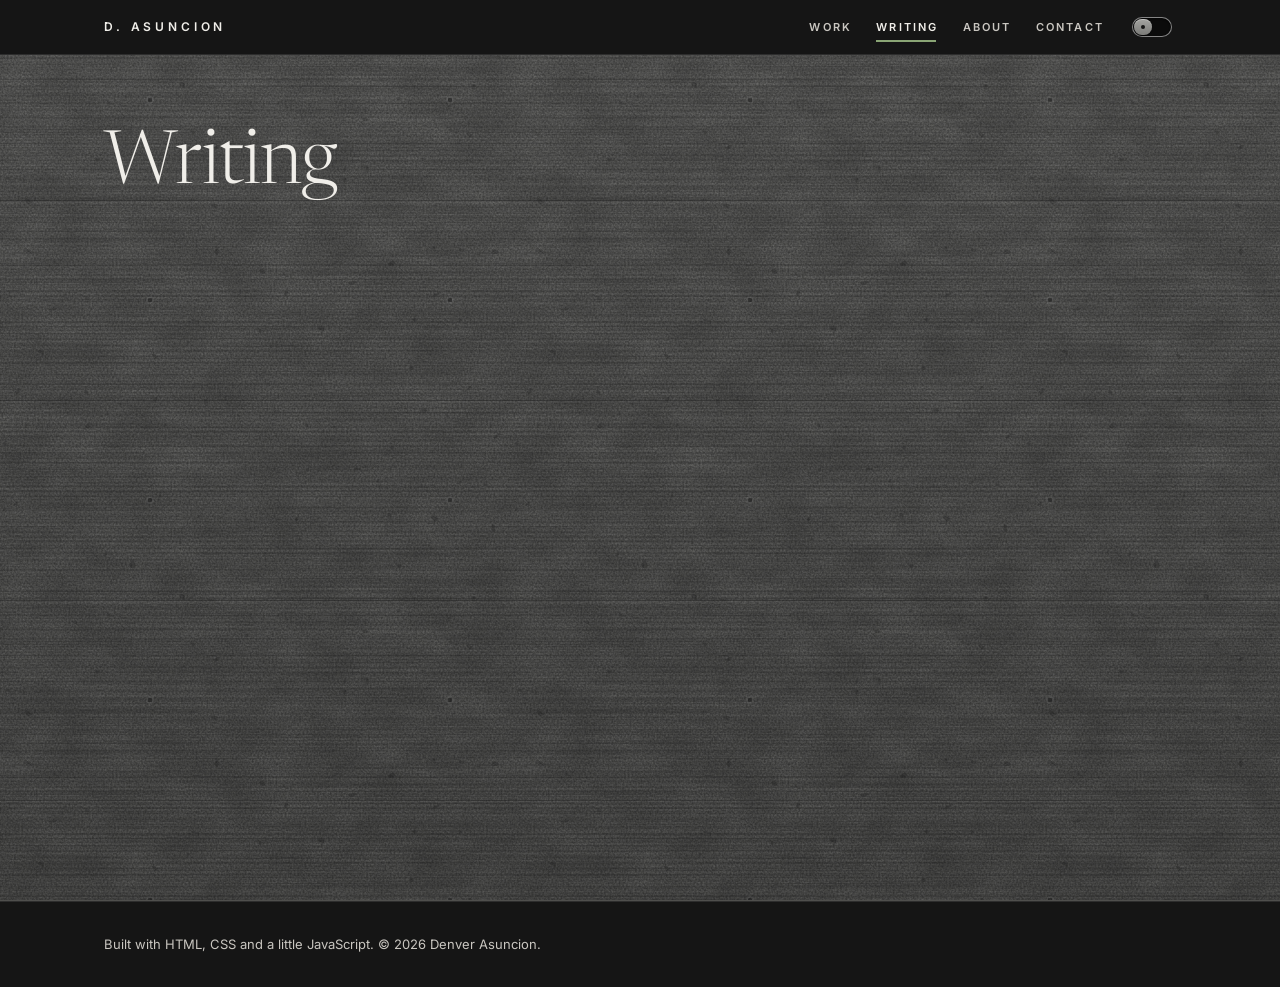
==== blog/index.html @ 1b427717 "Add blog structure" ====
<!DOCTYPE html>
<html lang="en">
<head>
  <meta charset="UTF-8">
  <meta name="viewport" content="width=device-width, initial-scale=1">
  <title>Writing | D. Asuncion</title>
  <meta name="description" content="Write-ups by D. Asuncion: what I tried, what happened, and what I would do differently.">
  <link rel="canonical" href="https://denver-a7.github.io/blog/">
  <!-- The nav bar is steel (#151515) in both themes, so one value fits both -->
  <meta name="theme-color" content="#151515">
  <link rel="icon" href="../assets/favicon.svg" type="image/svg+xml">
  <link rel="alternate" type="application/rss+xml" title="D. Asuncion | Writing" href="feed.xml">

  <!-- Runs before first paint so saved theme and JS-only reveal styles apply without a flash -->
  <script>
    document.documentElement.classList.add("js");
    try {
      var savedTheme = localStorage.getItem("theme");
      if (savedTheme === "light" || savedTheme === "dark") document.documentElement.setAttribute("data-theme", savedTheme);
    } catch (e) {}
  </script>

  <link rel="preconnect" href="https://fonts.googleapis.com">
  <link rel="preconnect" href="https://fonts.gstatic.com" crossorigin>
  <link href="https://fonts.googleapis.com/css2?family=Newsreader:ital,wght@0,300;0,400;1,300&family=Inter:wght@400;600&display=swap" rel="stylesheet">

  <link rel="stylesheet" href="../css/tokens.css">
  <link rel="stylesheet" href="../css/base.css">
  <link rel="stylesheet" href="../css/components.css">
  <link rel="stylesheet" href="../css/motion.css">
  <link rel="stylesheet" href="../css/blog.css">

  <script src="../js/blog.js" defer></script>
</head>
<body>
  <a class="skip-link" href="#main">Skip to content</a>

  <header id="site-header" class="site-header">
    <nav class="nav container" aria-label="Primary">
      <a class="nav__brand" href="../">D. Asuncion</a>

      <button class="nav__menu-btn" type="button" aria-expanded="false" aria-controls="nav-links">
        <span class="nav__menu-icon" aria-hidden="true"></span>
        Menu
      </button>

      <ul id="nav-links" class="nav__links">
        <li><a class="nav__link" href="../#work">Work</a></li>
        <li><a class="nav__link is-active" href="./" aria-current="page">Writing</a></li>
        <li><a class="nav__link" href="../#about">About</a></li>
        <li><a class="nav__link" href="../#contact">Contact</a></li>
      </ul>

      <button class="theme-toggle" type="button" role="switch" aria-checked="false" aria-label="Light mode">
        <span class="theme-toggle__track" aria-hidden="true">
          <span class="theme-toggle__rocker"></span>
        </span>
      </button>
    </nav>
  </header>

  <main id="main" class="blog-main" tabindex="-1">
    <div class="container">
      <h1 class="blog-main__title">Writing</h1>
    </div>
  </main>

  <footer id="site-footer" class="site-footer">
    <div class="container">
      <p class="site-footer__text">Built with HTML, CSS and a little JavaScript. &copy; 2026 Denver Asuncion.</p>
    </div>
  </footer>
</body>
</html>
---- css/tokens.css ----
/* Design tokens: colors, type, spacing, radii, motion. Dark is the default theme. */

:root {
  color-scheme: dark;

  /* Surfaces */
  --wall: #4F4F4D;
  --steel: #151515;
  --card: #1B1B1A;

  /* Text */
  --ink: #F0EEE9;
  --ink-2: #DAD8D3;
  --muted: #C9C6C0;
  --line: rgba(0, 0, 0, .35);
  --hairline: rgba(255, 255, 255, .14);

  /* Accent (green text only as large display text or on --steel / --card) */
  --olive: #587048;
  --olive-text: #8AA575;

  /* Text placed on steel or olive, constant across themes */
  --steel-ink: #F0EEE9;
  --steel-muted: #C9C6C0;
  --steel-olive: #8AA575;

  --selection: rgba(88, 112, 72, .35);

  /* Concrete texture strength, 0–1 */
  --tex: .7;

  /* Type */
  --font-serif: "Newsreader", Georgia, "Times New Roman", serif;
  --font-sans: "Inter", system-ui, -apple-system, "Segoe UI", sans-serif;
  --text-body: 17px;
  --text-label: 11px;
  --text-h1: clamp(2.4rem, 6vw, 4.6rem);
  --text-h2: clamp(1.8rem, 3.6vw, 2.6rem);
  --leading-body: 1.65;
  --leading-heading: 1.08;
  --tracking-heading: -0.01em;
  --tracking-label: 0.24em;
  --measure: 66ch;

  /* Spacing (multiples of 4) */
  --space-1: 4px;
  --space-2: 8px;
  --space-3: 12px;
  --space-4: 16px;
  --space-5: 20px;
  --space-6: 24px;
  --space-8: 32px;
  --space-10: 40px;
  --space-12: 48px;
  --space-18: 72px;
  --space-22: 88px;

  /* Layout */
  --container: 1120px;
  --gutter: var(--space-6);
  --section-pad: var(--space-22);
  --nav-h: 54px;

  /* Radii */
  --radius-btn: 2px;
  --radius-card: 0;

  /* Focus */
  --focus-ring: 2px solid var(--olive-text);
  --focus-offset: 3px;
}

/* Light theme: applied only by the toggle (data-theme="light"); first visits are always dark */
:root[data-theme="light"] {
  color-scheme: light;
  --wall: #CFCDC8;
  --steel: #151515;
  --card: #E6E4DF;
  --ink: #151515;
  --ink-2: #2B2B2A;
  --muted: #4A4A48;
  --line: rgba(0, 0, 0, .25);
  --hairline: rgba(0, 0, 0, .2);
  --olive: #587048;
  --olive-text: #3F5A31;
  --tex: .25;
}

@media (max-width: 640px) {
  :root {
    --gutter: var(--space-4);
    --section-pad: var(--space-18);
  }
}
---- css/base.css ----
/* Reset, document defaults, typography, layout primitives. */

*,
*::before,
*::after {
  box-sizing: border-box;
  margin: 0;
  padding: 0;
}

html {
  scroll-behavior: smooth;
  /* Keep focused elements and anchor targets clear of the sticky nav */
  scroll-padding-top: calc(var(--nav-h) + var(--space-4));
  -webkit-text-size-adjust: 100%;
  text-size-adjust: 100%;
}

body {
  min-height: 100vh;
  overflow-x: clip;
  background: var(--wall);
  color: var(--ink-2);
  font-family: var(--font-sans);
  font-size: var(--text-body);
  font-weight: 400;
  line-height: var(--leading-body);
  -webkit-font-smoothing: antialiased;
  -moz-osx-font-smoothing: grayscale;
}

/* Board-formed concrete wall. SVG tiles are rasterized once (stitchTiles) and
   tiled on a fixed layer, so nothing is filtered live during scroll. */
body::before {
  content: "";
  position: fixed;
  inset: 0;
  z-index: -1;
  pointer-events: none;
  opacity: var(--tex);

  --tex-cloud: url("data:image/svg+xml,%3Csvg xmlns='http://www.w3.org/2000/svg' width='512' height='512'%3E%3Cfilter id='f' x='0' y='0' width='1' height='1' color-interpolation-filters='sRGB'%3E%3CfeTurbulence type='fractalNoise' baseFrequency='.02 .03' numOctaves='4' seed='7' stitchTiles='stitch'/%3E%3CfeColorMatrix type='matrix' values='1 0 0 0 0 1 0 0 0 0 1 0 0 0 0 0 0 0 0 1'/%3E%3CfeComponentTransfer%3E%3CfeFuncR type='linear' slope='1.2' intercept='-0.1'/%3E%3CfeFuncG type='linear' slope='1.2' intercept='-0.1'/%3E%3CfeFuncB type='linear' slope='1.2' intercept='-0.1'/%3E%3CfeFuncA type='linear' slope='.18' intercept='0'/%3E%3C/feComponentTransfer%3E%3C/filter%3E%3Crect width='512' height='512' filter='url(%23f)'/%3E%3C/svg%3E");

  --tex-grain: url("data:image/svg+xml,%3Csvg xmlns='http://www.w3.org/2000/svg' width='512' height='512'%3E%3Cfilter id='f' x='0' y='0' width='1' height='1' color-interpolation-filters='sRGB'%3E%3CfeTurbulence type='fractalNoise' baseFrequency='.002 .42' numOctaves='3' seed='5' stitchTiles='stitch'/%3E%3CfeColorMatrix type='matrix' values='1 0 0 0 0 1 0 0 0 0 1 0 0 0 0 0 0 0 0 1'/%3E%3CfeComponentTransfer%3E%3CfeFuncR type='linear' slope='1.8' intercept='-0.2'/%3E%3CfeFuncG type='linear' slope='1.8' intercept='-0.2'/%3E%3CfeFuncB type='linear' slope='1.8' intercept='-0.2'/%3E%3CfeFuncA type='linear' slope='.4' intercept='0'/%3E%3C/feComponentTransfer%3E%3C/filter%3E%3Crect width='512' height='512' filter='url(%23f)'/%3E%3C/svg%3E");

  --tex-speckle: url("data:image/svg+xml,%3Csvg xmlns='http://www.w3.org/2000/svg' width='512' height='512'%3E%3Cfilter id='f' x='0' y='0' width='1' height='1' color-interpolation-filters='sRGB'%3E%3CfeTurbulence type='fractalNoise' baseFrequency='.55' numOctaves='2' seed='3' stitchTiles='stitch'/%3E%3CfeColorMatrix type='matrix' values='1 0 0 0 0 1 0 0 0 0 1 0 0 0 0 0 0 0 0 1'/%3E%3CfeComponentTransfer%3E%3CfeFuncR type='linear' slope='1.6' intercept='-0.3'/%3E%3CfeFuncG type='linear' slope='1.6' intercept='-0.3'/%3E%3CfeFuncB type='linear' slope='1.6' intercept='-0.3'/%3E%3CfeFuncA type='linear' slope='.32' intercept='0'/%3E%3C/feComponentTransfer%3E%3C/filter%3E%3Crect width='512' height='512' filter='url(%23f)'/%3E%3C/svg%3E");

  --tex-pits: url("data:image/svg+xml,%3Csvg xmlns='http://www.w3.org/2000/svg' width='512' height='512'%3E%3Cfilter id='f' x='0' y='0' width='1' height='1' color-interpolation-filters='sRGB'%3E%3CfeTurbulence type='fractalNoise' baseFrequency='.085' numOctaves='2' seed='11' stitchTiles='stitch'/%3E%3CfeColorMatrix type='matrix' values='0 0 0 0 0 0 0 0 0 0 0 0 0 0 0 14 0 0 0 -10.6'/%3E%3CfeComponentTransfer%3E%3CfeFuncA type='linear' slope='.3' intercept='0'/%3E%3C/feComponentTransfer%3E%3C/filter%3E%3Crect width='512' height='512' filter='url(%23f)'/%3E%3C/svg%3E");

  background-color: var(--wall);
  background-image:
    linear-gradient(to bottom, rgba(255, 255, 255, .035), rgba(0, 0, 0, .16)),
    radial-gradient(circle at 150px 100px, rgba(0, 0, 0, .5) 0 2px, rgba(255, 255, 255, .08) 2.5px 3.5px, transparent 4.5px),
    repeating-linear-gradient(to bottom, rgba(0, 0, 0, .35) 0 1px, rgba(255, 255, 255, .05) 1px 3px, transparent 3px 200px),
    var(--tex-pits),
    var(--tex-speckle),
    var(--tex-grain),
    var(--tex-cloud);
  background-size:
    100% 100%,
    300px 200px,
    auto,
    512px 512px,
    512px 512px,
    512px 512px,
    512px 512px;
  background-repeat:
    no-repeat,
    repeat,
    repeat,
    repeat,
    repeat,
    repeat,
    repeat;
  background-blend-mode:
    normal,
    normal,
    normal,
    normal,
    overlay,
    multiply,
    overlay;
}

img,
svg,
video {
  display: block;
  max-width: 100%;
  height: auto;
}

button,
input,
textarea,
select {
  font: inherit;
  color: inherit;
}

button {
  background: none;
  border: 0;
  cursor: pointer;
}

a {
  color: inherit;
  text-decoration-thickness: 1px;
  text-underline-offset: 0.15em;
}

ul,
ol {
  list-style: none;
}

/* Typography */

h1,
h2,
h3,
h4 {
  font-family: var(--font-serif);
  font-weight: 300;
  letter-spacing: var(--tracking-heading);
  line-height: var(--leading-heading);
  color: var(--ink);
  text-wrap: balance;
}

h1 {
  font-size: var(--text-h1);
}

h2 {
  font-size: var(--text-h2);
}

h3 {
  font-size: 1.35rem;
}

h4 {
  font-size: 1.1rem;
}

p,
li,
blockquote,
dd {
  max-width: var(--measure);
}

.label {
  font-family: var(--font-sans);
  font-size: var(--text-label);
  font-weight: 600;
  text-transform: uppercase;
  letter-spacing: var(--tracking-label);
  color: var(--muted);
}

/* Olive text is permitted only as large display text or on steel/card surfaces */
.display-olive {
  color: var(--olive-text);
}

/* Layout */

.container {
  width: 100%;
  max-width: var(--container);
  margin-inline: auto;
  padding-inline: var(--gutter);
}

main > section {
  padding-block: var(--section-pad);
  scroll-margin-top: var(--nav-h);
}

/* Accessibility */

:focus-visible {
  outline: var(--focus-ring);
  outline-offset: var(--focus-offset);
}

/* On steel surfaces the light-theme olive-text is too dark for a ring */
.site-header :focus-visible,
.site-footer :focus-visible,
.readout :focus-visible {
  outline-color: var(--steel-olive);
}

:focus:not(:focus-visible) {
  outline: none;
}

/* #main only takes programmatic focus from the skip link; a ring around the whole page is noise */
#main:focus {
  outline: none;
}

::selection {
  background: var(--selection);
  color: var(--ink);
}

.skip-link {
  position: absolute;
  top: var(--space-2);
  left: var(--space-2);
  z-index: 1000;
  padding: var(--space-2) var(--space-4);
  background: var(--steel);
  color: var(--steel-ink);
  border: 1px solid rgba(255, 255, 255, .35);
  border-radius: var(--radius-btn);
  transform: translateY(-200%);
}

.skip-link:focus {
  transform: none;
  outline-color: var(--steel-olive);
}

.visually-hidden {
  position: absolute !important;
  width: 1px;
  height: 1px;
  padding: 0;
  margin: -1px;
  overflow: hidden;
  clip: rect(0 0 0 0);
  clip-path: inset(50%);
  white-space: nowrap;
  border: 0;
}
---- css/components.css ----
/* Components: nav, buttons, cards, sections, footer. */

/* ---------- Nav ---------- */

.site-header {
  position: sticky;
  top: 0;
  z-index: 100;
  background: var(--steel);
  color: var(--steel-ink);
  border-bottom: 1px solid rgba(255, 255, 255, .1);
}

.nav {
  position: relative;
  display: flex;
  align-items: center;
  gap: var(--space-6);
  height: var(--nav-h);
}

.nav__brand {
  font-family: var(--font-sans);
  font-size: 12px;
  font-weight: 600;
  letter-spacing: .32em;
  text-transform: uppercase;
  text-decoration: none;
  color: var(--steel-ink);
  margin-right: auto;
  white-space: nowrap;
}

.nav__brand:hover {
  color: var(--steel-olive);
}

.nav__links {
  position: relative;
  display: flex;
  align-items: center;
  gap: var(--space-6);
}

/* Single sliding underline, positioned by JS; per-link ::after is the no-JS/mobile fallback */
.nav__indicator {
  position: absolute;
  left: 0;
  bottom: 2px;
  width: 1px;
  height: 2px;
  background: var(--steel-olive);
  transform-origin: left;
  opacity: 0;
  pointer-events: none;
}

.nav__indicator.is-visible {
  opacity: 1;
}

@media (min-width: 901px) {
  .nav__links.has-indicator .nav__link::after {
    display: none;
  }
}

.nav__link {
  position: relative;
  display: inline-block;
  padding: var(--space-2) 0;
  font-size: var(--text-label);
  font-weight: 600;
  letter-spacing: .2em;
  text-transform: uppercase;
  text-decoration: none;
  color: var(--steel-muted);
}

.nav__link:hover {
  color: var(--steel-ink);
}

.nav__link::after {
  content: "";
  position: absolute;
  left: 0;
  right: .2em;
  bottom: 2px;
  height: 2px;
  background: var(--steel-olive);
  transform: scaleX(0);
  transform-origin: left;
}

.nav__link.is-active {
  color: var(--steel-ink);
}

.nav__link.is-active::after {
  transform: scaleX(1);
}

.nav__menu-btn {
  display: none;
  align-items: center;
  gap: var(--space-2);
  height: 32px;
  padding: 0 var(--space-3);
  font-size: var(--text-label);
  font-weight: 600;
  letter-spacing: .2em;
  text-transform: uppercase;
  color: var(--steel-ink);
  border: 1px solid rgba(255, 255, 255, .18);
  border-radius: var(--radius-btn);
}

.nav__menu-btn:hover,
.nav__menu-btn[aria-expanded="true"] {
  border-color: rgba(255, 255, 255, .4);
  background: rgba(255, 255, 255, .06);
}

.nav__menu-btn:active {
  transform: translateY(1px);
}

.nav__menu-icon {
  position: relative;
  display: block;
  width: 14px;
  height: 1px;
  background: currentColor;
}

.nav__menu-icon::before,
.nav__menu-icon::after {
  content: "";
  position: absolute;
  left: 0;
  width: 100%;
  height: 1px;
  background: currentColor;
}

.nav__menu-icon::before { top: -4px; }
.nav__menu-icon::after { top: 4px; }

@media (max-width: 900px) {
  .js .nav__menu-btn {
    display: inline-flex;
  }

  .nav__indicator {
    display: none;
  }

  .js .nav__links {
    display: none;
    position: absolute;
    top: 100%;
    left: 0;
    right: 0;
    flex-direction: column;
    align-items: stretch;
    gap: 0;
    padding: var(--space-2) 0;
    background: var(--steel);
    border-top: 1px solid rgba(255, 255, 255, .1);
    border-bottom: 1px solid rgba(255, 255, 255, .1);
  }

  .js .nav.is-open .nav__links {
    display: flex;
  }

  .js .nav__link {
    display: block;
    padding: var(--space-3) var(--gutter);
  }

  .js .nav__link::after {
    left: var(--gutter);
    right: auto;
    width: 24px;
    bottom: 8px;
  }

  /* No JS: the links stay in the bar and wrap, and the bar scrolls away instead of sticking */
  html:not(.js) .site-header {
    position: static;
  }

  html:not(.js) .nav {
    height: auto;
    flex-wrap: wrap;
    padding-block: var(--space-2);
  }

  html:not(.js) .nav__links {
    flex-wrap: wrap;
    gap: var(--space-1) var(--space-4);
  }
}

@media (max-width: 640px) {
  .nav {
    gap: var(--space-3);
  }

  .nav__brand {
    letter-spacing: .24em;
  }
}

/* Rocker switch theme toggle */

.theme-toggle {
  display: inline-flex;
  align-items: center;
  height: 32px;
  padding: 0 var(--space-1);
  border-radius: 999px;
}

/* The switch needs JS; hide it rather than leave a dead control */
html:not(.js) .theme-toggle {
  display: none;
}

.theme-toggle__track {
  position: relative;
  display: block;
  width: 40px;
  height: 20px;
  background: #0B0B0B;
  /* 3:1+ against the steel bar so the switch body is identifiable */
  border: 1px solid rgba(255, 255, 255, .5);
  border-radius: 999px;
  box-shadow: inset 0 1px 2px rgba(0, 0, 0, .8);
}

.theme-toggle:hover .theme-toggle__track {
  border-color: rgba(255, 255, 255, .8);
}

.theme-toggle__rocker {
  position: absolute;
  top: 1px;
  left: 1px;
  width: calc(50% - 1px);
  height: calc(100% - 2px);
  background: linear-gradient(180deg, #A3A3A0, #7C7C79);
  border-radius: 999px;
  box-shadow: 0 1px 1px rgba(0, 0, 0, .6), inset 0 1px 0 rgba(255, 255, 255, .3);
}

.theme-toggle__rocker::after {
  content: "";
  position: absolute;
  top: 50%;
  left: 50%;
  width: 4px;
  height: 4px;
  margin: -2px 0 0 -2px;
  border-radius: 50%;
  background: #151515;
}

:root[data-theme="light"] .theme-toggle__rocker {
  transform: translateX(100%);
}

/* Second state cue besides position: the track fills olive in light mode */
:root[data-theme="light"] .theme-toggle__track {
  background: #22331B;
}

/* ---------- Buttons ---------- */

.btn {
  display: inline-flex;
  align-items: center;
  justify-content: center;
  min-height: 44px;
  padding: var(--space-3) var(--space-6);
  font-family: var(--font-sans);
  font-size: var(--text-label);
  font-weight: 600;
  letter-spacing: .2em;
  text-transform: uppercase;
  text-decoration: none;
  line-height: 1;
  border-radius: var(--radius-btn);
  white-space: nowrap;
}

.btn--primary {
  background: var(--steel);
  color: var(--steel-ink);
  /* Olive edge as a shadow so pressing it to 0 causes no layout shift */
  box-shadow: 0 3px 0 var(--olive);
}

.btn--ghost {
  color: var(--ink);
  border: 1px solid currentColor;
}

/* ---------- Hero ---------- */

.hero__grid {
  display: grid;
  grid-template-columns: minmax(0, 1.15fr) minmax(0, 1fr);
  gap: var(--space-12);
  align-items: center;
}

.hero__copy > .label {
  margin-bottom: var(--space-5);
}

.hero__title {
  margin-bottom: var(--space-6);
}

.hero__title em {
  font-style: italic;
}

.hero__sub {
  font-size: 1.1rem;
  max-width: 48ch;
  margin-bottom: var(--space-8);
}

.hero__actions {
  display: flex;
  flex-wrap: wrap;
  gap: var(--space-4);
}

/* Readout card */

.readout {
  background: var(--steel);
  color: var(--steel-ink);
  border-left: 4px solid var(--olive);
  border-radius: var(--radius-card);
  padding: var(--space-6);
  box-shadow: 0 24px 48px -24px rgba(0, 0, 0, .6);
}

.readout__head {
  display: flex;
  align-items: center;
  justify-content: space-between;
  gap: var(--space-4);
  margin-bottom: var(--space-5);
}

.readout .label {
  color: var(--steel-muted);
}

.readout__live {
  display: inline-flex;
  align-items: center;
  gap: var(--space-2);
}

.led {
  width: 8px;
  height: 8px;
  border-radius: 50%;
  background: var(--steel-olive);
  box-shadow: 0 0 6px var(--steel-olive), 0 0 1px #000 inset;
}

.readout__title {
  font-family: var(--font-serif);
  font-weight: 400;
  font-size: 1.5rem;
  line-height: 1.2;
  letter-spacing: var(--tracking-heading);
  color: var(--steel-ink);
  margin-bottom: var(--space-6);
}

.chart {
  display: grid;
  gap: var(--space-3);
  margin-bottom: var(--space-5);
}

.chart__row {
  display: grid;
  grid-template-columns: 7.5em 1fr 2.5em;
  align-items: center;
  gap: var(--space-3);
  font-size: 13px;
}

.chart__name {
  color: var(--steel-muted);
}

.chart__track {
  display: block;
  height: 12px;
  background: rgba(255, 255, 255, .06);
}

.chart__bar {
  display: block;
  height: 100%;
  /* 25-point scale */
  width: calc(var(--v) / 25 * 100%);
  transform-origin: left;
}

.chart__bar--neutral {
  background: #4A4A48;
}

.chart__bar--olive {
  background: var(--olive);
}

.chart__value {
  font-weight: 600;
  font-variant-numeric: tabular-nums;
  text-align: right;
}

/* Odometer digits (built by data.js around [data-count]) */
.odo {
  display: inline-flex;
  vertical-align: top;
  font-variant-numeric: tabular-nums;
  user-select: none;
}

.odo__digit {
  display: block;
  width: 1ch;
  height: 1em;
  line-height: 1;
  overflow: hidden;
}

.odo__col {
  display: block;
  will-change: transform;
}

.odo__col span {
  display: block;
  height: 1em;
  line-height: 1;
  text-align: center;
}

.readout__caption {
  font-size: 13px;
  line-height: 1.5;
  color: var(--steel-muted);
  max-width: none;
}

@media (max-width: 900px) {
  .hero__grid {
    grid-template-columns: 1fr;
    gap: var(--space-10);
  }
}

/* ---------- Section heads ---------- */

.section-head {
  margin-bottom: var(--space-12);
  padding-top: var(--space-5);
  border-top: 1px solid var(--line);
}

.section-head__num {
  margin-bottom: var(--space-4);
  font-variant-numeric: tabular-nums;
}

.section-head h2 {
  margin-bottom: var(--space-3);
}

.section-head__intro {
  color: var(--muted);
}

/* ---------- Project card ---------- */

.project {
  position: relative;
  display: grid;
  grid-template-columns: minmax(0, 1fr);
  background: var(--card);
  border: 1px solid var(--line);
  border-left: 4px solid var(--olive);
  border-radius: var(--radius-card);
}

.project + .project {
  margin-top: var(--space-8);
}

.project.is-linked {
  cursor: pointer;
}

.has-cursor .project.is-linked {
  cursor: none;
}

.project__led {
  position: absolute;
  top: var(--space-4);
  right: var(--space-4);
  z-index: 1;
  /* Off until the card is hovered (see motion.css) */
  background: #3A3A38;
  box-shadow: 0 0 1px #000 inset;
}

:root[data-theme="light"] .project__led {
  background: #B9B7B2;
}

.project__media {
  padding: var(--space-2);
  border-bottom: 1px solid var(--line);
}

.project__media img {
  width: 100%;
}

/* Steel frame: the chart has a white background, so give it a mat and a thin edge */
.scan {
  position: relative;
  display: block;
  overflow: hidden;
  padding: var(--space-3);
  background: var(--steel);
  border: 1px solid rgba(255, 255, 255, .14);
}

.project__body {
  padding: var(--space-8);
}

/* Wrappers are transparent on mobile so the stacked order is unchanged */
.project__text,
.project__details {
  display: contents;
}

@media (min-width: 901px) {
  .project__body {
    display: grid;
    grid-template-columns: minmax(0, 1fr) minmax(0, 1fr);
    column-gap: var(--space-8);
    align-items: start;
  }

  .project__text,
  .project__details {
    display: block;
  }
}

.project__title {
  font-size: 1.75rem;
  margin-bottom: var(--space-4);
}

.chips {
  display: flex;
  flex-wrap: wrap;
  gap: var(--space-2);
  margin-bottom: var(--space-5);
}

.chip {
  padding: var(--space-1) var(--space-2);
  font-size: 12px;
  line-height: 1.4;
  color: var(--muted);
  border: 1px solid var(--hairline);
}

.project__blurb {
  margin-bottom: var(--space-6);
}

.stats {
  display: flex;
  flex-wrap: wrap;
  gap: var(--space-2);
  margin-bottom: var(--space-6);
}

.stat {
  padding: var(--space-2) var(--space-3);
  font-size: 10px;
  font-weight: 600;
  letter-spacing: .16em;
  text-transform: uppercase;
  line-height: 1;
  color: var(--steel-ink);
  background: var(--steel);
  border-bottom: 2px solid var(--olive);
}

.project__sub {
  margin-bottom: var(--space-3);
}

.project__learned {
  display: grid;
  gap: var(--space-2);
  margin-bottom: var(--space-8);
}

.project__learned li {
  position: relative;
  padding-left: var(--space-5);
}

.project__learned li::before {
  content: "";
  position: absolute;
  left: 0;
  top: .62em;
  width: 6px;
  height: 6px;
  background: var(--olive);
}

.project__actions {
  display: flex;
  flex-wrap: wrap;
  align-items: flex-start;
  gap: var(--space-3);
  container-type: inline-size;
}

/* Tighter padding so all three buttons fit one row in the card column */
.project__actions .btn {
  padding-inline: var(--space-5);
}

.project__demo {
  display: flex;
  flex-direction: column;
  align-items: flex-start;
  gap: var(--space-2);
}

/* The negative margin keeps the wide note from widening the wrapper, so it hangs under the button */
.project__note {
  display: flex;
  align-items: flex-start;
  gap: var(--space-2);
  margin-right: -100cqw;
  padding: var(--space-1) var(--space-2);
  font-family: ui-monospace, "SF Mono", Menlo, Consolas, monospace;
  font-size: var(--text-label);
  line-height: 1.4;
  color: var(--muted);
  border: 1px solid var(--line);
  border-radius: 4px;
}

.project__note .led {
  flex: none;
  margin-top: .4em;
}

@media (max-width: 640px) {
  .project__actions {
    flex-direction: column;
    align-items: stretch;
  }

  .project__demo {
    align-items: stretch;
  }

  .project__note {
    align-self: flex-start;
    max-width: 100%;
    margin-right: 0;
  }
}

@media (max-width: 900px) {
  .project__body {
    padding: var(--space-6) var(--space-5);
  }
}

/* ---------- Writing ---------- */

.posts {
  border-top: 1px solid var(--line);
}

.post {
  display: grid;
  grid-template-columns: 9em minmax(0, 1fr) auto;
  gap: var(--space-6);
  align-items: baseline;
  padding: var(--space-6) 0;
  border-bottom: 1px solid var(--line);
  max-width: none;
}

.post__title {
  font-size: 1.5rem;
  margin-bottom: var(--space-2);
}

.post__summary {
  color: var(--muted);
}

.post__link {
  font-size: var(--text-label);
  font-weight: 600;
  letter-spacing: .2em;
  text-transform: uppercase;
  text-decoration: none;
  color: var(--ink);
  white-space: nowrap;
  padding-bottom: 3px;
}

/* ---------- About ---------- */

.about__grid {
  display: grid;
  grid-template-columns: minmax(0, 1.2fr) minmax(0, 1fr);
  gap: var(--space-12);
  align-items: start;
}

.about__text {
  font-size: 1.1rem;
}

.about__skills {
  padding: var(--space-4);
  background: var(--card);
  border: 1px solid var(--line);
  border-left: 4px solid var(--olive);
}

.about__skills-title {
  margin-bottom: var(--space-3);
}

.about__skills .chips {
  margin-bottom: 0;
}

/* No subtitle in About, so drop the heading's bottom margin to keep the heading-to-text gap at the section-head's own 48px */
.about .section-head h2 {
  margin-bottom: 0;
}

/* ---------- Contact ---------- */

.contact-list {
  border-top: 1px solid var(--line);
  max-width: 720px;
}

.contact-row {
  display: grid;
  grid-template-columns: 9em minmax(0, 1fr);
  gap: var(--space-6);
  align-items: center;
  padding: var(--space-5) 0;
  border-bottom: 1px solid var(--line);
  max-width: none;
}

.contact-row__link {
  font-family: var(--font-serif);
  font-size: 1.35rem;
  text-decoration: none;
  color: var(--ink);
  padding-bottom: 2px;
}

/* Sliding underline for text links (animated in motion.css) */
.post__link,
.contact-row__link {
  background-image: linear-gradient(var(--olive), var(--olive));
  background-repeat: no-repeat;
  background-size: 0% 2px;
  background-position: 0 100%;
  border-bottom: 1px solid var(--line);
}

.post__link:hover,
.contact-row__link:hover {
  background-size: 100% 2px;
}

/* ---------- Custom cursor (created by cursor.js) ---------- */

.has-cursor,
.has-cursor a,
.has-cursor button,
.has-cursor summary,
.has-cursor label {
  cursor: none;
}

.has-cursor input,
.has-cursor textarea,
.has-cursor select,
.has-cursor [contenteditable="true"] {
  cursor: auto;
}

.cursor {
  position: fixed;
  top: 0;
  left: 0;
  z-index: 10000;
  pointer-events: none;
  mix-blend-mode: difference;
  color: #fff;
}

/* JS positions ring and dot via transform; the shape/label scale separately */
.cursor__ring,
.cursor__dot {
  position: fixed;
  top: 0;
  left: 0;
  will-change: transform;
}

.cursor__ring-shape {
  position: absolute;
  width: 28px;
  height: 28px;
  margin: -14px 0 0 -14px;
  border: 1.5px solid currentColor;
  border-radius: 50%;
}

.cursor__dot {
  width: 4px;
  height: 4px;
  margin: -2px 0 0 -2px;
  border-radius: 50%;
  background: currentColor;
}

.cursor__label {
  position: absolute;
  top: 0;
  left: 0;
  font-family: var(--font-sans);
  font-size: 10px;
  font-weight: 600;
  letter-spacing: .24em;
  text-indent: .24em;
  text-transform: uppercase;
  line-height: 1;
  white-space: nowrap;
  /* Black under the difference blend shows the backdrop, so it reads dark on the inverted disc */
  color: #000;
  opacity: 0;
  transform: translate(-50%, -50%) scale(.6);
}

.cursor.is-hover .cursor__ring-shape {
  transform: scale(1.6);
}

.cursor.is-open .cursor__ring-shape {
  transform: scale(2);
  border-color: transparent;
  background: currentColor;
}

.cursor.is-open .cursor__label {
  opacity: 1;
  transform: translate(-50%, -50%) scale(1);
}

.cursor.is-down .cursor__ring-shape {
  transform: scale(.85);
}

.cursor.is-hover.is-down .cursor__ring-shape {
  transform: scale(1.4);
}

.cursor.is-open.is-down .cursor__ring-shape {
  transform: scale(1.85);
}

.cursor.is-hidden {
  opacity: 0;
}

/* ---------- Scroll level gauge (created by JS) ---------- */

.gauge {
  position: fixed;
  top: var(--nav-h);
  right: 0;
  bottom: 0;
  z-index: 90;
  width: 4px;
  background: rgba(0, 0, 0, .28);
  pointer-events: none;
}

.gauge::after {
  content: "";
  position: absolute;
  inset: 0;
  background: repeating-linear-gradient(to bottom, transparent 0 calc(10% - 1px), rgba(255, 255, 255, .35) calc(10% - 1px) 10%);
}

.gauge__fill {
  position: absolute;
  inset: 0;
  background: var(--olive);
  transform: scaleY(0);
  transform-origin: top;
  will-change: transform;
}

/* ---------- Footer ---------- */

.site-footer {
  background: var(--steel);
  color: var(--steel-muted);
  border-top: 1px solid rgba(255, 255, 255, .1);
  padding: var(--space-8) 0;
}

.site-footer__text {
  font-size: 13px;
  max-width: none;
}

@media (max-width: 900px) {
  .about__grid {
    grid-template-columns: 1fr;
    gap: var(--space-8);
  }
}

@media (max-width: 640px) {
  .post {
    grid-template-columns: 1fr;
    gap: var(--space-3);
  }

  .contact-row {
    grid-template-columns: 1fr;
    gap: var(--space-2);
  }
}
---- css/motion.css ----
/* Animations, transitions, reduced-motion overrides. */

/* Rocker: snaps across with a small overshoot */
.theme-toggle__rocker {
  transition: transform .2s cubic-bezier(.34, 1.56, .64, 1);
}

.theme-toggle:active .theme-toggle__rocker {
  transition-duration: .08s;
}

/* Buttons: press down, olive edge compresses to 0 */
.btn {
  transition:
    transform .12s cubic-bezier(.2, .9, .3, 1.4),
    box-shadow .12s cubic-bezier(.2, .9, .3, 1.4),
    border-color .15s ease;
}

.btn:hover {
  transform: translateY(-1px);
}

.btn:active {
  transform: translateY(3px);
}

.btn--primary:active {
  box-shadow: 0 0 0 var(--olive);
}

.btn--ghost:hover {
  border-color: var(--olive-text);
}

/* Cards: lift, brighten the olive edge, switch the corner LED on */
.project,
.readout,
.about__skills {
  transition:
    transform .25s cubic-bezier(.2, .8, .2, 1),
    border-left-color .2s ease,
    box-shadow .25s ease;
}

.project:hover,
.readout:hover,
.about__skills:hover {
  transform: translateY(-4px);
  border-left-color: var(--steel-olive);
}

.project:hover,
.about__skills:hover {
  box-shadow: 0 20px 36px -24px rgba(0, 0, 0, .7);
}

.readout:hover {
  box-shadow: 0 32px 56px -24px rgba(0, 0, 0, .7);
}

.project__led {
  animation: none;
  transition: background-color .18s ease, box-shadow .18s ease;
}

.project:hover .project__led {
  background: var(--steel-olive);
  box-shadow: 0 0 6px var(--steel-olive), 0 0 1px #000 inset;
}

/* Text links: underline slides in from the left */
.post__link,
.contact-row__link {
  transition: background-size .3s cubic-bezier(.65, 0, .2, 1);
}

.nav__link::after {
  transition: transform .22s ease;
}

.nav__indicator {
  transition: transform .3s cubic-bezier(.65, 0, .2, 1), opacity .2s ease;
}

/* Slab wipe reveal. Only applies when JS is running (html.js); content is
   always visible otherwise. Negative insets keep shadows/focus rings unclipped. */
.js [data-reveal] {
  clip-path: inset(-48px calc(100% + 48px) -64px -48px);
}

.js [data-reveal].is-revealed {
  clip-path: inset(-48px -48px -64px -48px);
  transition: clip-path .6s cubic-bezier(.65, 0, .2, 1) var(--reveal-delay, 0ms);
}

@keyframes led-blink {
  0%, 44% { opacity: 1; }
  50%, 56% { opacity: .25; }
  62%, 100% { opacity: 1; }
}

.led {
  animation: led-blink 2.4s infinite;
}

/* Hero bars grow from 0 once data.js arms them */
.chart__bar.is-armed {
  transform: scaleX(0);
}

.chart__bar.is-grown {
  transform: scaleX(1);
  transition: transform .9s cubic-bezier(.2, .8, .2, 1);
}

/* Scanline wipe for the results chart (JS adds is-scanned when in view) */
.js .scan > img {
  clip-path: inset(0 0 100% 0);
}

.js .scan.is-scanned > img {
  clip-path: inset(0 0 0 0);
  transition: clip-path 1.1s linear .3s;
}

.js .scan::after {
  content: "";
  position: absolute;
  inset: 0;
  pointer-events: none;
  background: linear-gradient(
    to bottom,
    transparent calc(100% - 28px),
    rgba(138, 165, 117, .22) calc(100% - 2px),
    var(--steel-olive) calc(100% - 2px)
  );
  transform: translateY(-100%);
  opacity: 0;
}

.js .scan.is-scanned::after {
  animation: scanline 1.1s linear .3s forwards;
}

@keyframes scanline {
  0% { transform: translateY(-100%); opacity: 1; }
  92% { opacity: 1; }
  100% { transform: translateY(0); opacity: 0; }
}

/* Custom cursor */
.cursor {
  transition: opacity .2s ease;
}

.cursor__ring-shape {
  transition:
    transform .22s cubic-bezier(.2, .9, .3, 1.3),
    background-color .2s ease,
    border-color .2s ease;
}

.cursor__label {
  transition: opacity .18s ease, transform .22s cubic-bezier(.2, .9, .3, 1.3);
}

@media (prefers-reduced-motion: reduce) {
  .theme-toggle__rocker,
  .nav__link::after,
  .nav__indicator,
  .btn,
  .project,
  .readout,
  .about__skills,
  .project__led,
  .post__link,
  .contact-row__link {
    transition: none;
  }

  .btn:hover,
  .project:hover,
  .readout:hover,
  .about__skills:hover {
    transform: none;
  }

  .led {
    animation: none;
  }

  .chart__bar.is-armed,
  .chart__bar.is-grown {
    transform: none;
    transition: none;
  }

  .js .scan > img,
  .js .scan.is-scanned > img {
    clip-path: none;
    transition: none;
  }

  .js .scan::after {
    display: none;
  }

  .js [data-reveal],
  .js [data-reveal].is-revealed {
    clip-path: none;
    transition: none;
  }
}
---- css/blog.css ----
/* Blog pages: page frame and the reading panel. Tokens only; no new colors. */

.blog-main {
  padding-block: var(--space-18) var(--section-pad);
  min-height: calc(100vh - var(--nav-h));
}

/* Solid panel (not the textured wall) so long text stays readable in both themes */
.blog-panel {
  width: 100%;
  max-width: 680px;
  margin-inline: auto;
  padding: var(--space-8);
  background: var(--card);
  border: 1px solid var(--line);
  border-left: 4px solid var(--olive);
  border-radius: var(--radius-card);
}

@media (max-width: 640px) {
  .blog-panel {
    padding: var(--space-6) var(--space-5);
  }
}
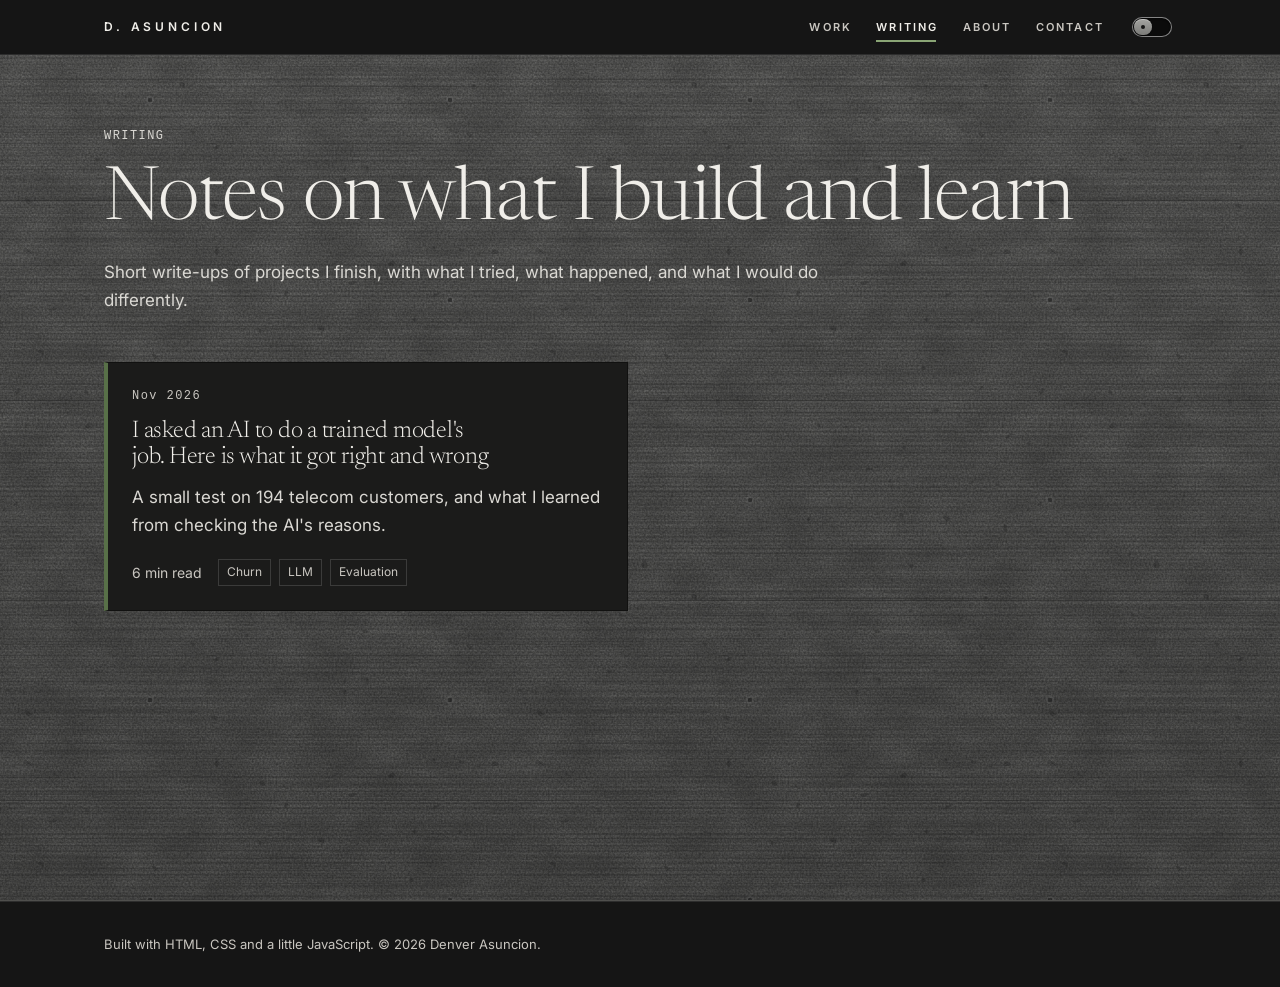
==== commit 15082891: "Add blog index" ====
--- a/blog/index.html
+++ b/blog/index.html
@@ -30,6 +30,7 @@
   <link rel="stylesheet" href="../css/motion.css">
   <link rel="stylesheet" href="../css/blog.css">
 
+  <script src="../js/cursor.js" defer></script>
   <script src="../js/blog.js" defer></script>
 </head>
 <body>
@@ -37,7 +38,7 @@
 
   <header id="site-header" class="site-header">
     <nav class="nav container" aria-label="Primary">
-      <a class="nav__brand" href="../">D. Asuncion</a>
+      <a class="nav__brand" href="../index.html">D. Asuncion</a>
 
       <button class="nav__menu-btn" type="button" aria-expanded="false" aria-controls="nav-links">
         <span class="nav__menu-icon" aria-hidden="true"></span>
@@ -45,10 +46,10 @@
       </button>
 
       <ul id="nav-links" class="nav__links">
-        <li><a class="nav__link" href="../#work">Work</a></li>
+        <li><a class="nav__link" href="../index.html#work">Work</a></li>
         <li><a class="nav__link is-active" href="./" aria-current="page">Writing</a></li>
-        <li><a class="nav__link" href="../#about">About</a></li>
-        <li><a class="nav__link" href="../#contact">Contact</a></li>
+        <li><a class="nav__link" href="../index.html#about">About</a></li>
+        <li><a class="nav__link" href="../index.html#contact">Contact</a></li>
       </ul>
 
       <button class="theme-toggle" type="button" role="switch" aria-checked="false" aria-label="Light mode">
@@ -61,7 +62,30 @@
 
   <main id="main" class="blog-main" tabindex="-1">
     <div class="container">
-      <h1 class="blog-main__title">Writing</h1>
+      <header class="blog-head">
+        <p class="blog-head__label">WRITING</p>
+        <h1>Notes on what I build and learn</h1>
+        <p class="blog-head__intro">Short write-ups of projects I finish, with what I tried, what happened, and what I would do differently.</p>
+      </header>
+
+      <ul class="post-cards" aria-label="Posts">
+        <!-- Post card: copy this whole <li> for another post (newest first) -->
+        <li>
+          <article class="post-card">
+            <time class="post-card__date" datetime="2026-11">Nov 2026</time>
+            <h2 class="post-card__title"><a class="post-card__link" href="can-an-ai-replace-a-churn-model/index.html">I asked an AI to do a trained model's job. Here is what it got right and wrong</a></h2>
+            <p class="post-card__summary">A small test on 194 telecom customers, and what I learned from checking the AI's reasons.</p>
+            <div class="post-card__foot">
+              <span class="post-card__read">6 min read</span>
+              <ul class="chips" aria-label="Tags">
+                <li class="chip">Churn</li>
+                <li class="chip">LLM</li>
+                <li class="chip">Evaluation</li>
+              </ul>
+            </div>
+          </article>
+        </li>
+      </ul>
     </div>
   </main>
 
--- a/css/blog.css
+++ b/css/blog.css
@@ -1,24 +1,679 @@
-/* Blog pages: page frame and the reading panel. Tokens only; no new colors. */
+/* Blog pages: page frame and long-form article styles. Existing tokens only. */
 
 .blog-main {
+  --font-mono: ui-monospace, "SF Mono", Menlo, Consolas, monospace;
+
   padding-block: var(--space-18) var(--section-pad);
   min-height: calc(100vh - var(--nav-h));
 }
 
-/* Solid panel (not the textured wall) so long text stays readable in both themes */
-.blog-panel {
+/* Blog index: header and post cards */
+
+.blog-head {
+  margin-bottom: var(--space-12);
+}
+
+.blog-head__label {
+  margin-bottom: var(--space-4);
+  font-family: var(--font-mono);
+  font-size: 12px;
+  letter-spacing: .12em;
+  text-transform: uppercase;
+  color: var(--ink-2);
+}
+
+.blog-head h1 {
+  margin-bottom: var(--space-4);
+}
+
+.blog-head__intro {
+  color: var(--ink-2);
+}
+
+.post-cards {
+  display: grid;
+  grid-template-columns: minmax(0, 1fr);
+  gap: var(--space-6);
+}
+
+.post-cards > li {
+  display: flex;
+  max-width: none;
+}
+
+@media (min-width: 900px) {
+  .post-cards {
+    grid-template-columns: repeat(2, minmax(0, 1fr));
+  }
+}
+
+.post-card {
+  position: relative;
+  display: flex;
+  flex-direction: column;
   width: 100%;
-  max-width: 680px;
-  margin-inline: auto;
-  padding: var(--space-8);
+  padding: var(--space-6);
   background: var(--card);
   border: 1px solid var(--line);
   border-left: 4px solid var(--olive);
   border-radius: var(--radius-card);
 }
 
+.post-card__date {
+  margin-bottom: var(--space-3);
+  font-family: var(--font-mono);
+  font-size: 12px;
+  letter-spacing: .12em;
+  color: var(--muted);
+}
+
+.post-card__title {
+  margin-bottom: var(--space-3);
+  font-size: 1.5rem;
+}
+
+/* Stretched link: the whole card is the click target */
+.post-card__link {
+  color: var(--ink);
+  text-decoration: none;
+}
+
+.post-card__link::after {
+  content: "";
+  position: absolute;
+  inset: 0;
+}
+
+.post-card__link:focus-visible {
+  outline: none;
+}
+
+.post-card__link:focus-visible::after {
+  outline: var(--focus-ring);
+  outline-offset: var(--focus-offset);
+}
+
+.post-card__summary {
+  color: var(--ink-2);
+}
+
+.post-card__foot {
+  display: flex;
+  flex-wrap: wrap;
+  align-items: center;
+  gap: var(--space-2) var(--space-4);
+  margin-top: auto;
+  padding-top: var(--space-5);
+}
+
+.post-card__read {
+  font-size: 14px;
+  color: var(--muted);
+}
+
+.post-card .chips {
+  margin: 0;
+}
+
+/* Same lift as the portfolio's project cards */
+.post-card {
+  transition:
+    transform .25s cubic-bezier(.2, .8, .2, 1),
+    border-left-color .2s ease,
+    box-shadow .25s ease;
+}
+
+.post-card:hover {
+  transform: translateY(-4px);
+  border-left-color: var(--steel-olive);
+  box-shadow: 0 20px 36px -24px rgba(0, 0, 0, .7);
+}
+
 @media (max-width: 640px) {
-  .blog-panel {
+  .post-card {
+    padding: var(--space-5);
+  }
+}
+
+/* Scoped to article.post: the writing list reuses .post on <li> (components.css) */
+article.post {
+  --tint-soft: color-mix(in srgb, var(--ink) 5%, transparent);
+  --tint-strong: color-mix(in srgb, var(--ink) 10%, transparent);
+  --tint-accent: color-mix(in srgb, var(--olive) 22%, transparent);
+
+  display: block;
+  width: 100%;
+  max-width: 680px;
+  margin-inline: auto;
+  padding: var(--space-12);
+  background: var(--card);
+  border: 1px solid var(--hairline);
+  border-radius: var(--radius-card);
+  font-family: var(--font-sans);
+  font-size: 18px;
+  line-height: 1.7;
+  color: var(--ink-2);
+  overflow-wrap: break-word;
+  counter-reset: fig;
+}
+
+article.post > :first-child {
+  margin-top: 0;
+}
+
+article.post > :last-child {
+  margin-bottom: 0;
+}
+
+article.post p,
+article.post li,
+article.post blockquote {
+  max-width: none;
+}
+
+/* Headings */
+
+article.post h1,
+article.post h2,
+article.post h3 {
+  font-family: var(--font-serif);
+  color: var(--ink);
+}
+
+article.post h1 {
+  font-size: clamp(2.2rem, 5vw, 3.4rem);
+  margin-bottom: var(--space-6);
+}
+
+article.post h2 {
+  font-size: 1.75rem;
+  margin-top: var(--space-12);
+  margin-bottom: var(--space-4);
+}
+
+article.post h3 {
+  font-size: 1.25rem;
+  margin-top: var(--space-8);
+  margin-bottom: var(--space-3);
+}
+
+/* Text */
+
+article.post p {
+  margin-bottom: 1.25em;
+}
+
+article.post ul,
+article.post ol {
+  margin-bottom: 1.25em;
+  padding-left: 1.5em;
+}
+
+article.post ul {
+  list-style: disc;
+}
+
+article.post ol {
+  list-style: decimal;
+}
+
+article.post li + li {
+  margin-top: .4em;
+}
+
+article.post a {
+  color: var(--olive-text);
+  text-decoration: underline;
+  text-underline-offset: 2px;
+}
+
+article.post a:hover {
+  color: var(--ink);
+}
+
+/* Code */
+
+article.post :not(pre) > code {
+  padding: .1em .35em;
+  font-family: var(--font-mono);
+  font-size: .9em;
+  color: var(--ink);
+  background: var(--tint-accent);
+  border-radius: 4px;
+}
+
+/* Steel block, same as the stat chips, so it reads as a code panel in both themes */
+article.post pre {
+  margin-block: 1.5em;
+  padding: var(--space-4) var(--space-5);
+  font-family: var(--font-mono);
+  font-size: 14px;
+  line-height: 1.6;
+  color: var(--steel-ink);
+  background: var(--steel);
+  border: 1px solid color-mix(in srgb, var(--steel-ink) 18%, transparent);
+  border-radius: 12px;
+  overflow-x: auto;
+}
+
+article.post pre code {
+  font: inherit;
+  color: inherit;
+}
+
+/* Quotes and callouts */
+
+article.post blockquote {
+  margin-block: 1.5em;
+  padding-left: var(--space-5);
+  border-left: 3px solid var(--olive);
+  font-family: var(--font-serif);
+  font-style: italic;
+  font-weight: 300;
+  font-size: 1.25rem;
+  line-height: 1.5;
+  color: var(--ink);
+}
+
+article.post .callout {
+  margin-block: 1.5em;
+  padding: var(--space-4) var(--space-5);
+  background: var(--tint-soft);
+}
+
+/* Muted (not olive, not orange) so limits read as a caution beside the olive quote edge */
+article.post .callout.limits {
+  border-left: 3px solid var(--muted);
+}
+
+article.post .callout > :last-child {
+  margin-bottom: 0;
+}
+
+/* Tables: display:block makes the table itself the horizontal scroll container */
+article.post table {
+  display: block;
+  max-width: 100%;
+  margin-block: 1.5em;
+  overflow-x: auto;
+  border-collapse: collapse;
+  font-size: 16px;
+  line-height: 1.5;
+  font-variant-numeric: tabular-nums;
+}
+
+article.post th,
+article.post td {
+  padding: var(--space-2) var(--space-3);
+  text-align: left;
+  vertical-align: top;
+  border: 1px solid var(--hairline);
+}
+
+article.post th {
+  font-family: var(--font-mono);
+  font-size: 13px;
+  font-weight: 400;
+  letter-spacing: .04em;
+  white-space: nowrap;
+  color: var(--ink);
+  background: var(--tint-strong);
+}
+
+article.post tbody tr:nth-child(even) {
+  background: var(--tint-soft);
+}
+
+/* Figures: wider than the text column, centered on it */
+article.post figure {
+  position: relative;
+  left: 50%;
+  width: min(880px, calc(100vw - 2 * var(--gutter)));
+  margin-block: 2em;
+  transform: translateX(-50%);
+}
+
+article.post figure img {
+  width: 100%;
+  border: 1px solid var(--hairline);
+  border-radius: 16px;
+}
+
+article.post figcaption {
+  max-width: 72ch;
+  margin-top: var(--space-3);
+  font-size: 14px;
+  line-height: 1.5;
+  color: var(--muted);
+  counter-increment: fig;
+}
+
+article.post figcaption::before {
+  content: "FIG " counter(fig);
+  margin-right: var(--space-2);
+  font-family: var(--font-mono);
+  font-size: 12px;
+  letter-spacing: .12em;
+}
+
+/* Post template: header, takeaways, footer */
+
+article.post .mono-label {
+  margin: 0;
+  font-family: var(--font-mono);
+  font-size: 12px;
+  font-weight: 400;
+  line-height: 1.4;
+  letter-spacing: .12em;
+  text-transform: uppercase;
+  color: var(--muted);
+}
+
+article.post .post-head {
+  margin-bottom: var(--space-8);
+  padding-bottom: var(--space-6);
+  border-bottom: 1px solid var(--hairline);
+}
+
+article.post .post-head .mono-label {
+  margin-bottom: var(--space-4);
+}
+
+article.post .post-head__dek {
+  margin-bottom: var(--space-5);
+  font-family: var(--font-serif);
+  font-size: 1.3rem;
+  font-weight: 300;
+  line-height: 1.5;
+  color: var(--ink-2);
+}
+
+article.post .post-head__meta {
+  display: flex;
+  flex-wrap: wrap;
+  align-items: center;
+  gap: var(--space-2) var(--space-4);
+  font-size: 14px;
+  line-height: 1.5;
+  color: var(--muted);
+}
+
+article.post .chips {
+  margin: 0;
+  padding: 0;
+  list-style: none;
+}
+
+article.post .chips li {
+  margin: 0;
+}
+
+article.post .takeaways {
+  margin-bottom: var(--space-8);
+  padding: var(--space-6);
+  background: var(--tint-accent);
+  border-radius: 20px;
+}
+
+article.post .takeaways .mono-label {
+  margin-bottom: var(--space-3);
+}
+
+article.post .takeaways ul {
+  margin: 0;
+  padding-left: 1.25em;
+}
+
+article.post .post-foot {
+  display: grid;
+  gap: var(--space-8);
+  margin-top: var(--space-12);
+  padding-top: var(--space-8);
+  border-top: 1px solid var(--hairline);
+}
+
+article.post .post-foot p {
+  margin: 0;
+}
+
+article.post .post-nav {
+  display: grid;
+  grid-template-columns: repeat(2, minmax(0, 1fr));
+  gap: var(--space-4);
+}
+
+article.post a.post-nav__card {
+  display: block;
+  padding: var(--space-4) var(--space-5);
+  line-height: 1.4;
+  color: var(--ink);
+  text-decoration: none;
+  border: 1px solid var(--hairline);
+  border-radius: 12px;
+}
+
+article.post a.post-nav__card:hover {
+  border-color: var(--olive-text);
+}
+
+article.post .post-nav__card--next {
+  text-align: right;
+}
+
+article.post .post-nav__title {
+  display: block;
+  margin-top: var(--space-2);
+  font-family: var(--font-serif);
+  font-size: 1.1rem;
+}
+
+article.post .post-author .mono-label {
+  margin-bottom: var(--space-2);
+}
+
+@media (max-width: 640px) {
+  article.post {
     padding: var(--space-6) var(--space-5);
   }
-}
+
+  article.post .post-nav {
+    grid-template-columns: 1fr;
+  }
+
+  article.post .post-nav__card--next {
+    text-align: left;
+  }
+}
+
+/* Reading progress bar (created by blog.js) */
+
+.read-progress {
+  position: fixed;
+  top: 0;
+  left: 0;
+  right: 0;
+  z-index: 110;
+  height: 3px;
+  background: var(--olive);
+  transform: scaleX(0);
+  transform-origin: left;
+  pointer-events: none;
+}
+
+/* Adds to the html scroll-padding-top (nav height) so headings clear the sticky nav */
+article.post h2,
+article.post h3 {
+  scroll-margin-top: var(--space-4);
+}
+
+/* Code copy button (created by blog.js) */
+
+article.post .code-block {
+  position: relative;
+  margin-block: 1.5em;
+}
+
+article.post .code-block > pre {
+  margin: 0;
+  padding-top: var(--space-10);
+}
+
+article.post .code-copy {
+  position: absolute;
+  top: var(--space-2);
+  right: var(--space-2);
+  min-height: 32px;
+  padding: 0 var(--space-3);
+  font-family: var(--font-mono);
+  font-size: 12px;
+  letter-spacing: .08em;
+  color: var(--steel-ink);
+  background: color-mix(in srgb, var(--steel-ink) 10%, transparent);
+  border: 1px solid color-mix(in srgb, var(--steel-ink) 25%, transparent);
+  border-radius: 6px;
+  transition: border-color .15s ease, background-color .15s ease;
+}
+
+article.post .code-copy:hover {
+  border-color: color-mix(in srgb, var(--steel-ink) 55%, transparent);
+}
+
+article.post .code-copy:focus-visible {
+  outline-color: var(--steel-olive);
+}
+
+article.post .code-copy.is-copied {
+  color: var(--steel-olive);
+}
+
+/* Table of contents (created by blog.js): collapsed box on small screens */
+
+.toc {
+  width: 100%;
+  max-width: 680px;
+  margin: 0 auto var(--space-4);
+}
+
+.toc__box {
+  padding: var(--space-3) var(--space-4);
+  background: var(--card);
+  border: 1px solid var(--hairline);
+  border-radius: 12px;
+}
+
+.toc__label {
+  display: flex;
+  align-items: center;
+  justify-content: space-between;
+  min-height: 32px;
+  list-style: none;
+  cursor: pointer;
+  font-family: ui-monospace, "SF Mono", Menlo, Consolas, monospace;
+  font-size: 12px;
+  letter-spacing: .12em;
+  text-transform: uppercase;
+  color: var(--muted);
+}
+
+.toc__label::-webkit-details-marker {
+  display: none;
+}
+
+.toc__label::after {
+  content: "+";
+}
+
+.toc__box[open] > .toc__label::after {
+  content: "\2212";
+}
+
+.toc__list {
+  margin-top: var(--space-2);
+}
+
+.toc__list a {
+  display: block;
+  padding: var(--space-1) 0 var(--space-1) var(--space-3);
+  font-size: 14px;
+  line-height: 1.4;
+  color: var(--ink-2);
+  text-decoration: none;
+  border-left: 2px solid var(--hairline);
+}
+
+.toc__list a:hover {
+  color: var(--ink);
+}
+
+.toc__list a.is-active {
+  color: var(--ink);
+  border-left-color: var(--olive);
+}
+
+/* Wide screens: sticky list in the left margin. The container widens so the 880px figures
+   can break out of the column without reaching the list. */
+@media (min-width: 1100px) {
+  .blog-main > .container.has-toc {
+    display: grid;
+    grid-template-columns: minmax(0, 1fr) 680px minmax(0, 1fr);
+    align-items: start;
+    max-width: 1440px;
+  }
+
+  .has-toc > .toc {
+    grid-column: 1;
+    grid-row: 1;
+    position: sticky;
+    top: calc(var(--nav-h) + var(--space-6));
+    width: min(calc(100% - var(--space-4)), 176px);
+    max-height: calc(100vh - var(--nav-h) - var(--space-12));
+    margin: 0;
+    overflow-y: auto;
+  }
+
+  .has-toc > article.post {
+    grid-column: 2;
+    grid-row: 1;
+  }
+
+  .toc__label {
+    cursor: default;
+  }
+
+  .toc__label::after {
+    display: none;
+  }
+}
+
+/* Below 1312px there is no room for figures to break out beside the list */
+@media (min-width: 1100px) and (max-width: 1311px) {
+  .has-toc article.post figure {
+    left: 0;
+    width: 100%;
+    transform: none;
+  }
+}
+
+/* The OPEN label belongs to the portfolio's project cards; never show it on blog pages */
+.cursor__label {
+  display: none;
+}
+
+@media (prefers-reduced-motion: reduce) {
+  html {
+    scroll-behavior: auto;
+  }
+
+  .read-progress {
+    display: none;
+  }
+
+  article.post .code-copy,
+  .post-card {
+    transition: none;
+  }
+
+  .post-card:hover {
+    transform: none;
+  }
+}
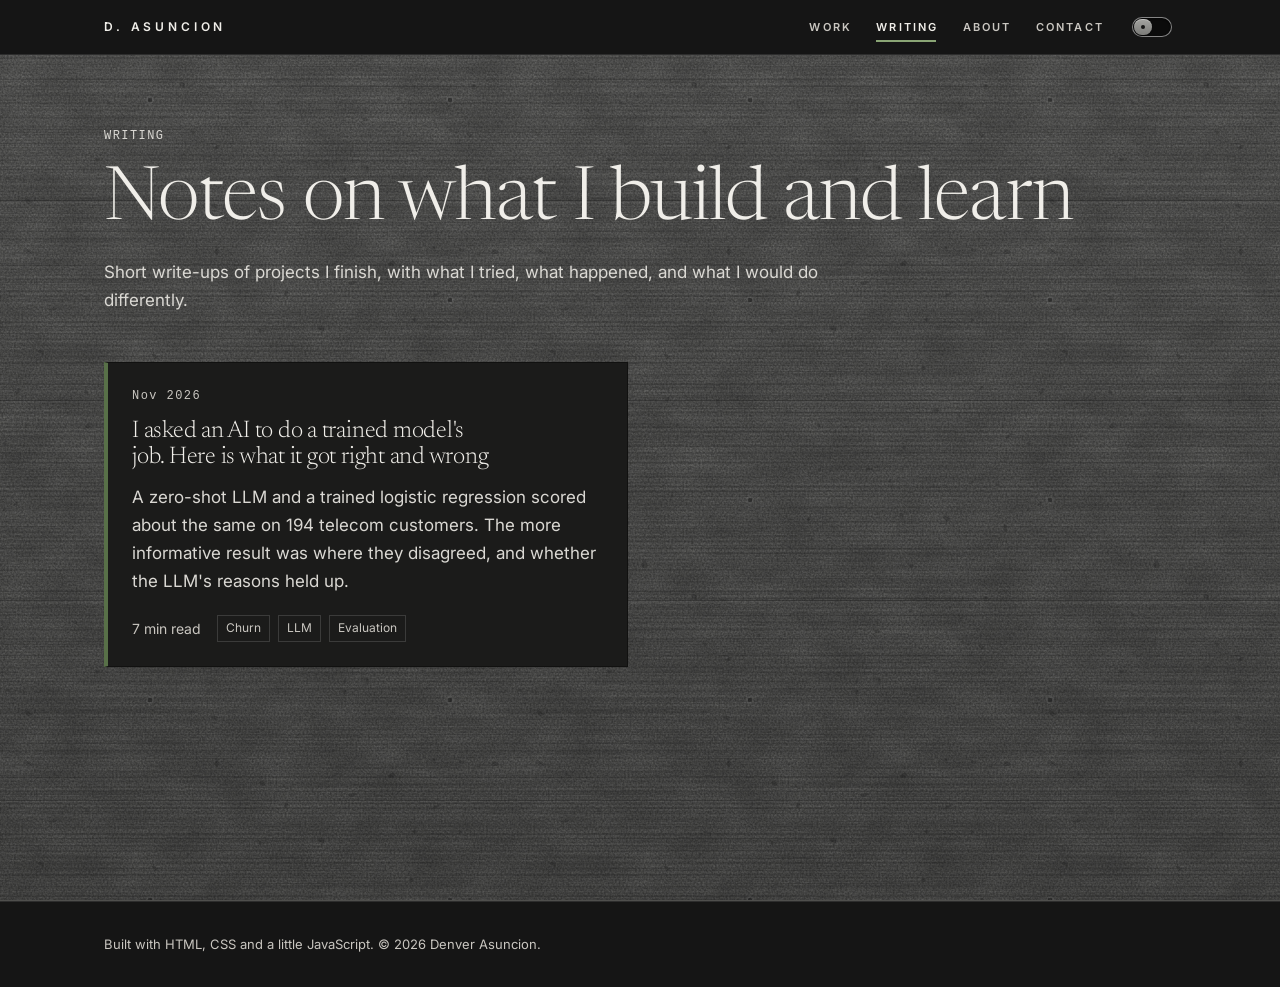
==== commit 91a99d12: "Rewrite post with new structure" ====
--- a/blog/index.html
+++ b/blog/index.html
@@ -3,13 +3,30 @@
 <head>
   <meta charset="UTF-8">
   <meta name="viewport" content="width=device-width, initial-scale=1">
-  <title>Writing | D. Asuncion</title>
-  <meta name="description" content="Write-ups by D. Asuncion: what I tried, what happened, and what I would do differently.">
+  <title>Writing: notes on what I build and learn | D. Asuncion</title>
+  <meta name="description" content="Short write-ups of projects I finish, with what I tried, what happened, and what I would do differently.">
   <link rel="canonical" href="https://denver-a7.github.io/blog/">
   <!-- The nav bar is steel (#151515) in both themes, so one value fits both -->
   <meta name="theme-color" content="#151515">
   <link rel="icon" href="../assets/favicon.svg" type="image/svg+xml">
   <link rel="alternate" type="application/rss+xml" title="D. Asuncion | Writing" href="feed.xml">
+
+  <meta property="og:type" content="website">
+  <meta property="og:site_name" content="D. Asuncion">
+  <meta property="og:locale" content="en_US">
+  <meta property="og:url" content="https://denver-a7.github.io/blog/">
+  <meta property="og:title" content="Writing: notes on what I build and learn | D. Asuncion">
+  <meta property="og:description" content="Short write-ups of projects I finish, with what I tried, what happened, and what I would do differently.">
+  <meta property="og:image" content="https://denver-a7.github.io/assets/og-image.png">
+  <meta property="og:image:width" content="1200">
+  <meta property="og:image:height" content="630">
+  <meta property="og:image:alt" content="A black steel panel on a concrete wall reading: Small, honest experiments with data.">
+
+  <meta name="twitter:card" content="summary_large_image">
+  <meta name="twitter:title" content="Writing: notes on what I build and learn | D. Asuncion">
+  <meta name="twitter:description" content="Short write-ups of projects I finish, with what I tried, what happened, and what I would do differently.">
+  <meta name="twitter:image" content="https://denver-a7.github.io/assets/og-image.png">
+  <meta name="twitter:image:alt" content="A black steel panel on a concrete wall reading: Small, honest experiments with data.">
 
   <!-- Runs before first paint so saved theme and JS-only reveal styles apply without a flash -->
   <script>
@@ -74,9 +91,9 @@
           <article class="post-card">
             <time class="post-card__date" datetime="2026-11">Nov 2026</time>
             <h2 class="post-card__title"><a class="post-card__link" href="can-an-ai-replace-a-churn-model/index.html">I asked an AI to do a trained model's job. Here is what it got right and wrong</a></h2>
-            <p class="post-card__summary">A small test on 194 telecom customers, and what I learned from checking the AI's reasons.</p>
+            <p class="post-card__summary">A zero-shot LLM and a trained logistic regression scored about the same on 194 telecom customers. The more informative result was where they disagreed, and whether the LLM's reasons held up.</p>
             <div class="post-card__foot">
-              <span class="post-card__read">6 min read</span>
+              <span class="post-card__read">7 min read</span>
               <ul class="chips" aria-label="Tags">
                 <li class="chip">Churn</li>
                 <li class="chip">LLM</li>
--- a/css/blog.css
+++ b/css/blog.css
@@ -89,7 +89,8 @@
 }
 
 .post-card__link:focus-visible::after {
-  outline: var(--focus-ring);
+  /* The ring sits on the textured wall, where the olive ring can fall under 3:1 */
+  outline: 2px solid var(--ink);
   outline-offset: var(--focus-offset);
 }
 
@@ -136,6 +137,10 @@
 }
 
 /* Scoped to article.post: the writing list reuses .post on <li> (components.css) */
+.container--article {
+  max-width: 1440px;
+}
+
 article.post {
   --tint-soft: color-mix(in srgb, var(--ink) 5%, transparent);
   --tint-strong: color-mix(in srgb, var(--ink) 10%, transparent);
@@ -261,6 +266,11 @@
   color: inherit;
 }
 
+/* Room for the Copy button, reserved up front so adding it later does not shift the text */
+.js article.post pre {
+  padding-top: var(--space-10);
+}
+
 /* Quotes and callouts */
 
 article.post blockquote {
@@ -290,12 +300,15 @@
   margin-bottom: 0;
 }
 
-/* Tables: display:block makes the table itself the horizontal scroll container */
-article.post table {
-  display: block;
+/* Tables scroll inside a focusable wrapper so the table keeps its semantics */
+article.post .table-scroll {
   max-width: 100%;
   margin-block: 1.5em;
   overflow-x: auto;
+}
+
+article.post table {
+  width: 100%;
   border-collapse: collapse;
   font-size: 16px;
   line-height: 1.5;
@@ -322,6 +335,27 @@
 
 article.post tbody tr:nth-child(even) {
   background: var(--tint-soft);
+}
+
+/* Numbers right-aligned; the model name column stays left */
+article.post td,
+article.post thead th:not(:first-child) {
+  text-align: right;
+}
+
+article.post tbody th {
+  font-family: inherit;
+  font-size: inherit;
+  font-weight: 600;
+  letter-spacing: normal;
+  background: none;
+}
+
+article.post caption {
+  padding-bottom: var(--space-2);
+  font-size: 14px;
+  text-align: left;
+  color: var(--muted);
 }
 
 /* Figures: wider than the text column, centered on it */
@@ -482,6 +516,418 @@
 
   article.post .post-nav__card--next {
     text-align: left;
+  }
+}
+
+/* Case-study elements: numbered sections, stat strip, terms, spec card, counts, shows/does-not-show, reproduce box */
+
+article.post .sec-num {
+  margin: var(--space-12) 0 var(--space-1);
+  font-family: var(--font-mono);
+  font-size: 12px;
+  line-height: 1.4;
+  letter-spacing: .12em;
+  color: var(--olive-text);
+}
+
+/* The number sits above the heading, so the heading drops its own top margin and clears the nav with the number visible */
+article.post .sec-num + h2 {
+  margin-top: 0;
+  scroll-margin-top: var(--space-10);
+}
+
+article.post .lead-in {
+  margin-bottom: 1.5em;
+  font-size: 1.2rem;
+  line-height: 1.55;
+  color: var(--muted);
+}
+
+article.post .stat-strip {
+  display: grid;
+  grid-template-columns: repeat(4, minmax(0, 1fr));
+  gap: var(--space-3);
+  margin: 0 0 var(--space-4);
+  padding: 0;
+  list-style: none;
+}
+
+article.post .stat-strip > li {
+  display: flex;
+  flex-direction: column;
+  gap: var(--space-2);
+  margin: 0;
+  padding: var(--space-4) var(--space-3);
+  background: var(--tint-soft);
+  border: 1px solid var(--hairline);
+  border-radius: 12px;
+}
+
+article.post .stat__num {
+  font-family: var(--font-serif);
+  font-size: 1.75rem;
+  font-weight: 400;
+  line-height: 1.1;
+  font-variant-numeric: tabular-nums;
+  color: var(--olive-text);
+}
+
+article.post .stat__label {
+  font-family: var(--font-mono);
+  font-size: 12px;
+  line-height: 1.4;
+  letter-spacing: .02em;
+  color: var(--muted);
+}
+
+article.post .terms {
+  margin: 0;
+  padding: var(--space-3) var(--space-4);
+  border: 1px solid var(--hairline);
+  border-radius: 12px;
+}
+
+article.post .terms__label {
+  display: flex;
+  align-items: center;
+  justify-content: space-between;
+  min-height: 32px;
+  list-style: none;
+  cursor: pointer;
+  font-family: var(--font-mono);
+  font-size: 12px;
+  letter-spacing: .12em;
+  text-transform: uppercase;
+  color: var(--muted);
+}
+
+article.post .terms__label::-webkit-details-marker {
+  display: none;
+}
+
+article.post .terms__label::after {
+  content: "+";
+  content: "+" / "";
+}
+
+article.post .terms[open] > .terms__label::after {
+  content: "\2212";
+  content: "\2212" / "";
+}
+
+article.post .terms__list {
+  margin: var(--space-2) 0 0;
+  font-size: 15px;
+  line-height: 1.55;
+}
+
+article.post .terms__list > div {
+  margin-top: var(--space-3);
+}
+
+article.post .terms__list dt {
+  display: inline;
+  font-weight: 600;
+  color: var(--ink);
+}
+
+article.post .terms__list dt::after {
+  content: ":";
+}
+
+article.post .terms__list dd {
+  display: inline;
+  max-width: none;
+  margin: 0;
+}
+
+article.post .spec {
+  margin-block: 1.5em;
+  padding: var(--space-5);
+  background: var(--tint-soft);
+  border: 1px solid var(--hairline);
+  border-radius: 12px;
+}
+
+article.post .spec .mono-label {
+  margin-bottom: var(--space-2);
+}
+
+article.post .spec__list {
+  margin: 0;
+}
+
+article.post .spec__row {
+  display: grid;
+  grid-template-columns: 9.5rem minmax(0, 1fr);
+  gap: var(--space-4);
+  padding-block: var(--space-3);
+  border-top: 1px solid var(--hairline);
+  font-size: 16px;
+  line-height: 1.5;
+}
+
+article.post .spec__row dt {
+  font-family: var(--font-mono);
+  font-size: 12px;
+  letter-spacing: .04em;
+  line-height: 1.7;
+  color: var(--ink);
+}
+
+article.post .spec__row dd {
+  max-width: none;
+  margin: 0;
+}
+
+/* Row labels are long, so let them wrap inside the table scroller */
+article.post tbody th {
+  min-width: 11em;
+  white-space: normal;
+}
+
+article.post td {
+  font-variant-numeric: tabular-nums;
+}
+
+article.post .counts {
+  margin-block: 1.5em;
+}
+
+article.post .counts__caption {
+  margin-bottom: var(--space-3);
+  font-size: 14px;
+  line-height: 1.5;
+  color: var(--muted);
+}
+
+article.post .counts__boxes {
+  display: grid;
+  grid-template-columns: repeat(2, minmax(0, 1fr));
+  gap: var(--space-4);
+}
+
+article.post .count-box {
+  table-layout: fixed;
+}
+
+article.post .count-box caption {
+  padding-bottom: var(--space-2);
+  font-weight: 600;
+  color: var(--ink);
+}
+
+article.post .count-box tr {
+  background: none;
+}
+
+article.post .count-box td {
+  padding: var(--space-3);
+  text-align: left;
+  vertical-align: middle;
+}
+
+/* Correct predictions sit on the diagonal; error cells stay plain */
+article.post .count-box td.is-correct {
+  background: color-mix(in srgb, var(--olive) 20%, transparent);
+}
+
+article.post .count-box__label,
+article.post .count-box__num {
+  display: block;
+}
+
+article.post .count-box__label {
+  font-size: 13px;
+  line-height: 1.3;
+  color: var(--ink-2);
+}
+
+article.post .count-box__num {
+  margin-top: var(--space-1);
+  font-family: var(--font-serif);
+  font-size: 1.75rem;
+  line-height: 1.15;
+  color: var(--ink);
+}
+
+article.post blockquote.pull-quote {
+  margin-block: 2em;
+  padding-left: var(--space-6);
+  font-size: clamp(1.6rem, 4.5vw, 2.1rem);
+  line-height: 1.3;
+}
+
+article.post .pull-quote p {
+  margin: 0;
+}
+
+article.post .shows {
+  display: grid;
+  grid-template-columns: repeat(2, minmax(0, 1fr));
+  margin-block: 1.5em;
+  background: var(--tint-soft);
+  border: 1px solid var(--hairline);
+  border-radius: 12px;
+}
+
+article.post .shows__col {
+  padding: var(--space-5);
+}
+
+article.post .shows__col + .shows__col {
+  border-left: 1px solid var(--hairline);
+}
+
+article.post .shows h3 {
+  margin: 0 0 var(--space-3);
+  font-family: var(--font-mono);
+  font-size: 12px;
+  font-weight: 400;
+  line-height: 1.4;
+  letter-spacing: .12em;
+  text-transform: uppercase;
+  color: var(--ink);
+}
+
+article.post .shows ul {
+  margin: 0;
+  padding: 0;
+  list-style: none;
+  font-size: 16px;
+  line-height: 1.55;
+}
+
+article.post .shows li {
+  position: relative;
+  margin: 0;
+  padding-left: 1.6em;
+}
+
+article.post .shows li + li {
+  margin-top: var(--space-3);
+}
+
+article.post .shows li::before {
+  content: "";
+  position: absolute;
+}
+
+/* Check mark drawn with borders so it does not depend on font glyph coverage */
+article.post .shows__col--yes li::before {
+  left: .3em;
+  top: .25em;
+  width: .35em;
+  height: .7em;
+  border: solid var(--olive-text);
+  border-width: 0 2px 2px 0;
+  transform: rotate(45deg);
+}
+
+article.post .shows__col--no li::before {
+  left: .1em;
+  top: .8em;
+  width: .7em;
+  height: 2px;
+  background: var(--muted);
+}
+
+article.post .repro {
+  margin-block: 1.5em;
+  padding: var(--space-6);
+  background: var(--tint-soft);
+  border: 1px solid var(--hairline);
+  border-radius: 12px;
+}
+
+article.post .repro h3 {
+  margin: 0 0 var(--space-3);
+  font-size: 1.4rem;
+}
+
+article.post .repro > p {
+  margin: 0;
+  font-size: 16px;
+  line-height: 1.6;
+}
+
+article.post .repro__actions {
+  display: flex;
+  flex-wrap: wrap;
+  align-items: flex-start;
+  gap: var(--space-4);
+  margin-top: var(--space-5);
+}
+
+article.post .repro__action {
+  display: flex;
+  flex-direction: column;
+  align-items: flex-start;
+  gap: var(--space-2);
+}
+
+article.post .repro__note {
+  margin: 0;
+  font-size: 14px;
+  line-height: 1.4;
+  color: var(--muted);
+}
+
+/* The article link style (olive, underlined) must not leak into the buttons */
+article.post a.btn--primary,
+article.post a.btn--primary:hover {
+  color: var(--steel-ink);
+  text-decoration: none;
+}
+
+@media (max-width: 720px) {
+  article.post .stat-strip {
+    grid-template-columns: repeat(2, minmax(0, 1fr));
+  }
+
+  article.post .stat__num {
+    font-size: clamp(1.3rem, 5.5vw, 1.6rem);
+  }
+}
+
+@media (max-width: 640px) {
+  article.post .counts__boxes,
+  article.post .shows {
+    grid-template-columns: minmax(0, 1fr);
+  }
+
+  article.post .shows__col + .shows__col {
+    border-left: 0;
+    border-top: 1px solid var(--hairline);
+  }
+
+  article.post .repro {
+    padding: var(--space-5) var(--space-4);
+  }
+}
+
+@media (max-width: 480px) {
+  article.post .spec {
+    padding: var(--space-4);
+  }
+
+  article.post .spec__row {
+    grid-template-columns: minmax(0, 1fr);
+    gap: var(--space-1);
+  }
+
+  article.post .repro__action,
+  article.post .repro__actions {
+    width: 100%;
+  }
+
+  article.post .repro__action {
+    align-items: stretch;
+  }
+
+  article.post .repro .btn {
+    white-space: normal;
+    text-align: center;
   }
 }
 
@@ -515,7 +961,6 @@
 
 article.post .code-block > pre {
   margin: 0;
-  padding-top: var(--space-10);
 }
 
 article.post .code-copy {
@@ -581,10 +1026,12 @@
 
 .toc__label::after {
   content: "+";
+  content: "+" / "";
 }
 
 .toc__box[open] > .toc__label::after {
   content: "\2212";
+  content: "\2212" / "";
 }
 
 .toc__list {
@@ -610,14 +1057,14 @@
   border-left-color: var(--olive);
 }
 
-/* Wide screens: sticky list in the left margin. The container widens so the 880px figures
-   can break out of the column without reaching the list. */
+/* Wide screens: sticky list in the left margin. The container is already 1440px wide before
+   blog.js runs (see .container--article), so the figures can break out of the column
+   without reaching the list and nothing moves when the list is added. */
 @media (min-width: 1100px) {
   .blog-main > .container.has-toc {
     display: grid;
     grid-template-columns: minmax(0, 1fr) 680px minmax(0, 1fr);
     align-items: start;
-    max-width: 1440px;
   }
 
   .has-toc > .toc {
@@ -645,9 +1092,17 @@
   }
 }
 
+/* Below 1100px blog.js inserts the collapsed TOC box above the article; reserve its height
+   (summary 32px + 24px padding + 2px border + gap) so the article does not jump. */
+@media (max-width: 1099px) {
+  .js .container--article:not(.has-toc) {
+    padding-top: calc(58px + var(--space-4));
+  }
+}
+
 /* Below 1312px there is no room for figures to break out beside the list */
 @media (min-width: 1100px) and (max-width: 1311px) {
-  .has-toc article.post figure {
+  article.post figure {
     left: 0;
     width: 100%;
     transform: none;
